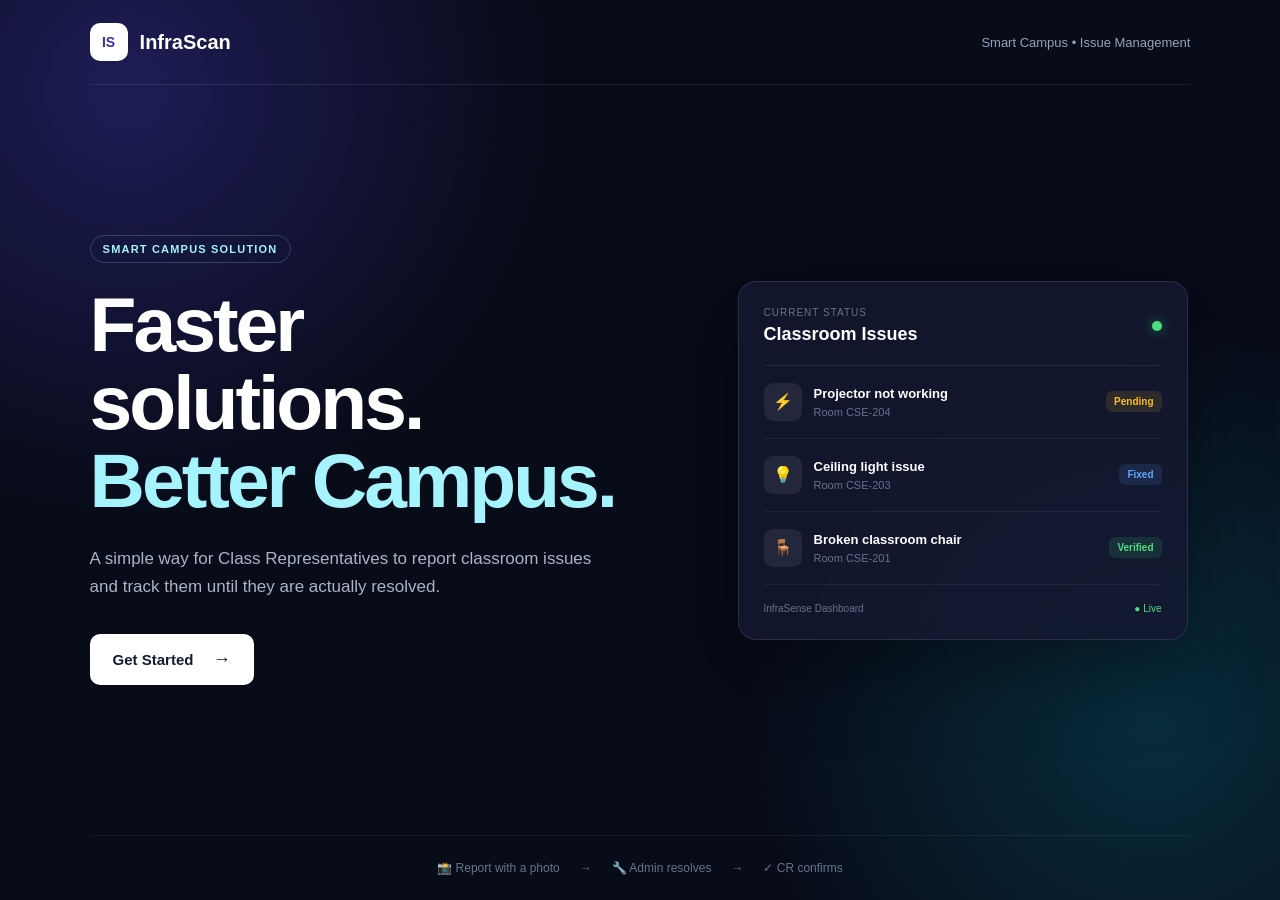
==== templates/index.html @ da68a8e6 "basic done" ====
<!DOCTYPE html>
<html lang="en">
<head>
    <meta charset="UTF-8">
    <meta name="viewport" content="width=device-width, initial-scale=1.0">

    <title>InfraScan | Smart Campus</title>

    <link rel="stylesheet" href="/static/style.css">
</head>

<body>

    <main class="hero">

        <!-- Navigation -->
        <nav class="navbar">

            <div class="brand">
                <div class="brand-logo">IS</div>

                <span>InfraScan</span>
            </div>

            <div class="nav-text">
                Smart Campus • Issue Management
            </div>

        </nav>


        <!-- Main Content -->
        <section class="hero-content">

            <div class="hero-left">

                <div class="small-tag">
                    SMART CAMPUS SOLUTION
                </div>

                <h1>
                    Faster solutions.<br>
                    <span>Better Campus.</span>
                </h1>

                <p class="description">
                    A simple way for Class Representatives to report
                    classroom issues and track them until they are
                    actually resolved.
                </p>

                <button class="start-btn" onclick="startApp()">
                    Get Started
                    <span>→</span>
                </button>

            </div>


            <!-- Right Side -->
            <div class="hero-right">

                <div class="preview-card">

                    <div class="preview-top">

                        <div>
                            <p class="preview-label">CURRENT STATUS</p>
                            <h3>Classroom Issues</h3>
                        </div>

                        <div class="status-dot"></div>

                    </div>


                    <div class="issue-item">

                        <div class="issue-icon">⚡</div>

                        <div class="issue-info">
                            <strong>Projector not working</strong>
                            <small>Room CSE-204</small>
                        </div>

                        <span class="pending">Pending</span>

                    </div>


                    <div class="issue-item">

                        <div class="issue-icon">💡</div>

                        <div class="issue-info">
                            <strong>Ceiling light issue</strong>
                            <small>Room CSE-203</small>
                        </div>

                        <span class="fixed">Fixed</span>

                    </div>


                    <div class="issue-item">

                        <div class="issue-icon">🪑</div>

                        <div class="issue-info">
                            <strong>Broken classroom chair</strong>
                            <small>Room CSE-201</small>
                        </div>

                        <span class="verified">Verified</span>

                    </div>


                    <div class="card-footer">
                        <span>InfraSense Dashboard</span>
                        <span>● Live</span>
                    </div>

                </div>

            </div>

        </section>


        <!-- Bottom -->
        <div class="bottom-info">

            <span>📸 Report with a photo</span>
            <span>→</span>
            <span>🔧 Admin resolves</span>
            <span>→</span>
            <span>✓ CR confirms</span>

        </div>

    </main>


    <script src="/static/script.js"></script>

</body>
</html>
---- static/style.css ----
/* * {
    margin: 0;
    padding: 0;
    box-sizing: border-box;
    font-family: Arial, sans-serif;
}

body {
    min-height: 100vh;
}

.background {
    min-height: 100vh;

    display: flex;
    justify-content: center;
    align-items: center;

    background:
        radial-gradient(circle at top left, #4f46e5, transparent 35%),
        radial-gradient(circle at bottom right, #06b6d4, transparent 35%),
        #080b18;
}

.container {
    width: 90%;
    max-width: 600px;

    text-align: center;
    color: white;

    padding: 60px 30px;

    background: rgba(255,255,255,0.08);
    border: 1px solid rgba(255,255,255,0.15);

    border-radius: 30px;

    backdrop-filter: blur(20px);

    box-shadow: 0 25px 70px rgba(0,0,0,0.4);
}

.logo {
    width: 75px;
    height: 75px;

    margin: 0 auto 25px;

    display: flex;
    justify-content: center;
    align-items: center;

    border-radius: 22px;

    background: white;
    color: #4f46e5;

    font-size: 28px;
    font-weight: bold;

    box-shadow: 0 10px 30px rgba(0,0,0,0.25);
}

h1 {
    font-size: 48px;
    margin-bottom: 8px;
}

.tagline {
    font-size: 20px;
    color: #a5f3fc;
    font-weight: 600;
}

.welcome-text {
    margin: 25px 0 35px;
    color: #cbd5e1;
    font-size: 16px;
}

button {
    border: none;
    padding: 15px 35px;

    border-radius: 50px;

    background: white;
    color: #312e81;

    font-size: 16px;
    font-weight: bold;

    cursor: pointer;

    transition: 0.3s;
}

button:hover {
    transform: translateY(-3px);
    box-shadow: 0 10px 30px rgba(255,255,255,0.25);
} */
 * {
    margin: 0;
    padding: 0;
    box-sizing: border-box;
}

html,
body {
    width: 100%;
    min-height: 100%;
    font-family: Arial, Helvetica, sans-serif;
}

body {
    background: #080b18;
    color: white;
}


/* MAIN */

.hero {
    min-height: 100vh;
    width: 100%;

    display: flex;
    flex-direction: column;

    padding: 0 7%;

    background:
        radial-gradient(
            circle at 10% 10%,
            rgba(79, 70, 229, 0.30),
            transparent 30%
        ),
        radial-gradient(
            circle at 90% 80%,
            rgba(6, 182, 212, 0.20),
            transparent 30%
        ),
        #080b18;
}


/* NAVBAR */

.navbar {
    width: 100%;
    height: 85px;

    display: flex;
    align-items: center;
    justify-content: space-between;

    border-bottom: 1px solid rgba(255,255,255,0.08);
}

.brand {
    display: flex;
    align-items: center;
    gap: 12px;

    font-size: 20px;
    font-weight: 700;
}

.brand-logo {
    width: 38px;
    height: 38px;

    display: flex;
    align-items: center;
    justify-content: center;

    border-radius: 10px;

    background: white;
    color: #3730a3;

    font-size: 14px;
    font-weight: 800;
}

.nav-text {
    font-size: 13px;
    color: #94a3b8;
}


/* HERO CONTENT */

.hero-content {
    flex: 1;

    display: grid;
    grid-template-columns: 1.1fr 0.9fr;

    align-items: center;
    gap: 8%;

    max-width: 1250px;
    width: 100%;

    margin: auto;
}


/* LEFT */

.hero-left {
    max-width: 620px;
}

.small-tag {
    display: inline-block;

    padding: 7px 12px;

    border: 1px solid rgba(165,243,252,0.2);
    border-radius: 20px;

    color: #a5f3fc;

    font-size: 11px;
    font-weight: 700;
    letter-spacing: 1.2px;

    margin-bottom: 22px;
}

h1 {
    font-size: clamp(46px, 6vw, 78px);
    line-height: 1.02;
    letter-spacing: -3px;
    font-weight: 700;
}

h1 span {
    color: #a5f3fc;
}

.description {
    max-width: 530px;

    margin-top: 25px;

    color: #aab4c5;

    font-size: 17px;
    line-height: 1.7;
}

.start-btn {
    margin-top: 32px;

    padding: 15px 23px;

    border: none;
    border-radius: 10px;

    background: white;
    color: #171a35;

    font-size: 15px;
    font-weight: 700;

    cursor: pointer;

    transition: 0.25s ease;
}

.start-btn span {
    margin-left: 15px;
    font-size: 18px;
}

.start-btn:hover {
    transform: translateY(-2px);
    box-shadow: 0 12px 30px rgba(255,255,255,0.15);
}


/* RIGHT PREVIEW */

.hero-right {
    display: flex;
    justify-content: center;
}

.preview-card {
    width: 100%;
    max-width: 450px;

    padding: 25px;

    border-radius: 18px;

    background: rgba(20, 25, 48, 0.88);

    border: 1px solid rgba(255,255,255,0.10);

    box-shadow:
        0 30px 80px rgba(0,0,0,0.35);

    backdrop-filter: blur(12px);
}

.preview-top {
    display: flex;
    justify-content: space-between;
    align-items: center;

    padding-bottom: 20px;

    border-bottom: 1px solid rgba(255,255,255,0.08);
}

.preview-label {
    color: #64748b;

    font-size: 10px;
    letter-spacing: 1px;

    margin-bottom: 6px;
}

.preview-top h3 {
    font-size: 18px;
}

.status-dot {
    width: 10px;
    height: 10px;

    border-radius: 50%;

    background: #4ade80;

    box-shadow: 0 0 12px rgba(74,222,128,0.5);
}


/* ISSUE ITEMS */

.issue-item {
    display: flex;
    align-items: center;

    gap: 12px;

    padding: 17px 0;

    border-bottom: 1px solid rgba(255,255,255,0.06);
}

.issue-icon {
    width: 38px;
    height: 38px;

    display: flex;
    align-items: center;
    justify-content: center;

    border-radius: 9px;

    background: rgba(255,255,255,0.07);

    font-size: 16px;
}

.issue-info {
    flex: 1;

    display: flex;
    flex-direction: column;

    gap: 5px;
}

.issue-info strong {
    font-size: 13px;
}

.issue-info small {
    color: #64748b;
    font-size: 11px;
}

.pending,
.fixed,
.verified {
    font-size: 10px;
    font-weight: 700;

    padding: 5px 8px;

    border-radius: 6px;
}

.pending {
    background: rgba(251,191,36,0.12);
    color: #fbbf24;
}

.fixed {
    background: rgba(96,165,250,0.12);
    color: #60a5fa;
}

.verified {
    background: rgba(74,222,128,0.12);
    color: #4ade80;
}


/* FOOTER */

.card-footer {
    display: flex;
    justify-content: space-between;

    padding-top: 18px;

    color: #64748b;

    font-size: 10px;
}

.card-footer span:last-child {
    color: #4ade80;
}


/* BOTTOM */

.bottom-info {
    min-height: 65px;

    display: flex;
    justify-content: center;
    align-items: center;

    gap: 20px;

    color: #64748b;

    font-size: 12px;

    border-top: 1px solid rgba(255,255,255,0.06);
}


/* TABLET */

@media (max-width: 900px) {

    .hero {
        padding: 0 5%;
    }

    .hero-content {
        grid-template-columns: 1fr;

        gap: 50px;

        padding: 60px 0;
    }

    .hero-left {
        max-width: 700px;
    }

    .hero-right {
        justify-content: flex-start;
    }

    .preview-card {
        max-width: 600px;
    }
}


/* MOBILE */

@media (max-width: 600px) {

    .hero {
        padding: 0 20px;
    }

    .navbar {
        height: 70px;
    }

    .nav-text {
        display: none;
    }

    .brand {
        font-size: 18px;
    }

    .brand-logo {
        width: 34px;
        height: 34px;
    }

    .hero-content {
        padding: 55px 0 40px;

        gap: 45px;
    }

    h1 {
        font-size: 48px;
        letter-spacing: -2px;
    }

    .description {
        font-size: 15px;
        line-height: 1.6;
    }

    .start-btn {
        width: 100%;
        padding: 16px;
    }

    .preview-card {
        padding: 18px;

        border-radius: 15px;
    }

    .issue-item {
        gap: 8px;
    }

    .issue-info strong {
        font-size: 12px;
    }

    .pending,
    .fixed,
    .verified {
        font-size: 9px;
        padding: 4px 6px;
    }

    .bottom-info {
        display: none;
    }
}







/* ROLE SELECTION */

.role-page {
    min-height: 100vh;
    width: 100%;

    display: flex;
    align-items: center;
    justify-content: center;

    padding: 40px 20px;

    background:
        radial-gradient(
            circle at 10% 10%,
            rgba(79, 70, 229, 0.30),
            transparent 30%
        ),
        radial-gradient(
            circle at 90% 80%,
            rgba(6, 182, 212, 0.20),
            transparent 30%
        ),
        #080b18;
}

.role-container {
    width: 100%;
    max-width: 850px;

    text-align: center;
}

.role-container > .brand {
    justify-content: center;
    margin-bottom: 55px;
}

.role-heading h1 {
    font-size: clamp(40px, 6vw, 60px);
    margin: 12px 0;
    letter-spacing: -2px;
}

.role-heading p:not(.small-tag) {
    color: #94a3b8;
    font-size: 15px;
}

.role-cards {
    display: grid;
    grid-template-columns: 1fr 1fr;

    gap: 22px;

    margin-top: 45px;
}

.role-card {
    text-align: left;

    padding: 30px;

    min-height: 230px;

    background: rgba(20, 25, 48, 0.82);

    border: 1px solid rgba(255,255,255,0.09);

    border-radius: 20px;

    cursor: pointer;

    transition:
        transform 0.25s ease,
        border-color 0.25s ease,
        background 0.25s ease;

    display: flex;
    flex-direction: column;
    justify-content: space-between;
}

.role-card:hover {
    transform: translateY(-6px);

    border-color: rgba(165,243,252,0.35);

    background: rgba(25,31,58,0.95);
}

.role-icon {
    width: 55px;
    height: 55px;

    display: flex;
    align-items: center;
    justify-content: center;

    border-radius: 14px;

    background: rgba(255,255,255,0.07);

    font-size: 25px;
}

.role-info {
    margin-top: 25px;
}

.role-info h2 {
    font-size: 21px;
    margin-bottom: 9px;
}

.role-info p {
    color: #94a3b8;

    font-size: 13px;

    line-height: 1.6;

    max-width: 300px;
}

.role-link {
    display: inline-block;

    margin-top: 18px;

    color: #a5f3fc;

    font-size: 13px;
    font-weight: 700;
}

.secure-text {
    margin-top: 30px;

    color: #64748b;

    font-size: 11px;
}


/* MOBILE */

@media (max-width: 650px) {

    .role-page {
        padding: 30px 18px;
    }

    .role-container > .brand {
        margin-bottom: 40px;
    }

    .role-cards {
        grid-template-columns: 1fr;

        gap: 15px;

        margin-top: 35px;
    }

    .role-card {
        min-height: 190px;
        padding: 24px;
    }

}









/* =========================
   STUDENT LOGIN
========================= */

.login-page {
    min-height: 100vh;
    width: 100%;

    display: flex;
    align-items: center;
    justify-content: center;

    flex-direction: column;

    padding: 30px 20px;

    background:
        radial-gradient(
            circle at 10% 10%,
            rgba(79, 70, 229, 0.30),
            transparent 30%
        ),
        radial-gradient(
            circle at 90% 80%,
            rgba(6, 182, 212, 0.20),
            transparent 30%
        ),
        #080b18;
}


.login-box {
    width: 100%;
    max-width: 430px;

    padding: 38px;

    background: rgba(20, 25, 48, 0.90);

    border: 1px solid rgba(255,255,255,0.09);

    border-radius: 18px;

    box-shadow:
        0 25px 70px rgba(0,0,0,0.35);

    backdrop-filter: blur(12px);
}


/* BRAND */

.login-brand {
    display: flex;
    align-items: center;

    gap: 11px;

    font-size: 19px;
    font-weight: 700;

    margin-bottom: 38px;
}


/* HEADING */

.login-heading {
    margin-bottom: 28px;
}

.login-role {
    color: #a5f3fc;

    font-size: 10px;
    font-weight: 700;

    letter-spacing: 1.2px;

    margin-bottom: 10px;
}

.login-heading h1 {
    font-size: 34px;

    letter-spacing: -1px;

    margin-bottom: 8px;
}

.login-heading p {
    color: #94a3b8;

    font-size: 13px;

    line-height: 1.6;
}


/* FORM */

form {
    display: flex;
    flex-direction: column;
}

form > label {
    color: #cbd5e1;

    font-size: 12px;
    font-weight: 600;

    margin-bottom: 8px;

    margin-top: 16px;
}

form input[type="text"],
form input[type="password"] {

    width: 100%;

    padding: 13px 14px;

    border-radius: 9px;

    border: 1px solid rgba(255,255,255,0.10);

    outline: none;

    background: rgba(255,255,255,0.045);

    color: white;

    font-size: 13px;

    transition: 0.2s;
}

form input[type="text"]:focus,
form input[type="password"]:focus {

    border-color: rgba(165,243,252,0.5);

    background: rgba(255,255,255,0.065);
}

form input::placeholder {
    color: #64748b;
}


/* OPTIONS */

.login-options {
    display: flex;

    justify-content: space-between;
    align-items: center;

    margin: 18px 0 24px;

    font-size: 11px;
}

.remember {
    display: flex;
    align-items: center;

    gap: 6px;

    color: #94a3b8;
}

.remember input {
    accent-color: #a5f3fc;
}

.login-options a {
    color: #a5f3fc;

    text-decoration: none;
}


/* BUTTON */

.login-btn {
    width: 100%;

    padding: 14px;

    border: none;

    border-radius: 9px;

    background: white;

    color: #171a35;

    font-size: 14px;

    font-weight: 700;

    cursor: pointer;

    transition: 0.25s;
}

.login-btn span {
    margin-left: 12px;
}

.login-btn:hover {
    transform: translateY(-2px);

    box-shadow:
        0 10px 25px rgba(255,255,255,0.12);
}


/* FOOTER */

.login-footer {
    display: flex;

    justify-content: space-between;

    margin-top: 25px;

    padding-top: 18px;

    border-top: 1px solid rgba(255,255,255,0.07);

    color: #64748b;

    font-size: 10px;
}


/* BACK */

.back-role {
    margin-top: 22px;

    color: #64748b;

    font-size: 11px;

    cursor: pointer;

    transition: 0.2s;
}

.back-role:hover {
    color: #a5f3fc;
}


/* MOBILE */

@media (max-width: 500px) {

    .login-page {
        padding: 20px 16px;
    }

    .login-box {
        padding: 28px 22px;

        border-radius: 15px;
    }

    .login-brand {
        margin-bottom: 30px;
    }

    .login-heading h1 {
        font-size: 30px;
    }

}







/* =========================================
   INFRASENSE STUDENT DASHBOARD
   Matches Login Page Theme
========================================= */

.infra-dashboard {
    min-height: 100vh;
    margin: 0;
    color: #ffffff;

    background:
        radial-gradient(
            circle at 5% 20%,
            rgba(66, 67, 180, 0.20),
            transparent 32%
        ),
        radial-gradient(
            circle at 92% 80%,
            rgba(45, 180, 215, 0.15),
            transparent 35%
        ),
        #080b18;

    font-family: Arial, Helvetica, sans-serif;
}


/* NAVBAR */

.dashboard-nav {
    height: 82px;
    padding: 0 6%;
    display: flex;
    align-items: center;
    justify-content: space-between;

    border-bottom: 1px solid rgba(130, 140, 190, 0.16);
    background: rgba(10, 13, 29, 0.75);
    backdrop-filter: blur(15px);
}

.dashboard-brand {
    display: flex;
    align-items: center;
    gap: 14px;

    font-size: 22px;
    font-weight: 700;
}

.dashboard-logo {
    width: 42px;
    height: 42px;

    display: flex;
    align-items: center;
    justify-content: center;

    background: #ffffff;
    color: #3735a8;

    border-radius: 11px;
    font-weight: 800;
}

.dashboard-right {
    display: flex;
    align-items: center;
    gap: 22px;
}

.portal-text {
    color: #7f8ba8;
    font-size: 14px;
}

.dashboard-logout {
    padding: 10px 18px;

    color: #aab4ce;
    background: transparent;

    border: 1px solid rgba(150, 160, 200, 0.25);
    border-radius: 8px;

    cursor: pointer;
    font-size: 14px;
}

.dashboard-logout:hover {
    color: #ffffff;
    border-color: #8eeaf5;
}


/* MAIN */

.dashboard-main {
    width: 88%;
    max-width: 1180px;
    margin: auto;

    padding: 60px 0 80px;
}


/* WELCOME */

.dashboard-welcome {
    display: flex;
    align-items: center;
    justify-content: space-between;

    gap: 30px;
    margin-bottom: 45px;
}

.dashboard-label {
    color: #8eeaf5;

    font-size: 14px;
    font-weight: 700;

    letter-spacing: 1.5px;
}

.dashboard-welcome h1 {
    margin: 10px 0 8px;

    font-size: 42px;
    letter-spacing: -1px;
}

.dashboard-welcome p {
    margin: 0;

    color: #8995b0;
    font-size: 16px;
}


/* REPORT BUTTON */

.new-issue-btn {
    padding: 15px 23px;

    border: none;
    border-radius: 10px;

    background: #ffffff;
    color: #111529;

    font-size: 15px;
    font-weight: 700;

    cursor: pointer;

    transition: 0.2s ease;
}

.new-issue-btn span {
    font-size: 19px;
    margin-right: 7px;
}

.new-issue-btn:hover {
    transform: translateY(-2px);

    box-shadow:
        0 10px 30px rgba(100, 220, 240, 0.16);
}


/* COMPLAINT CARD */

.complaints-card {
    background: rgba(20, 24, 47, 0.82);

    border: 1px solid rgba(130, 140, 190, 0.20);

    border-radius: 20px;

    overflow: hidden;

    box-shadow:
        0 20px 60px rgba(0, 0, 0, 0.25);
}

.complaints-header {
    padding: 28px 32px;

    border-bottom: 1px solid rgba(130, 140, 190, 0.13);
}

.complaints-header h2 {
    margin: 0 0 7px;

    font-size: 21px;
}

.complaints-header p {
    margin: 0;

    color: #7f8ba8;
    font-size: 14px;
}


/* EMPTY STATE */

.empty-dashboard {
    min-height: 380px;

    display: flex;
    flex-direction: column;
    align-items: center;
    justify-content: center;

    text-align: center;

    padding: 45px 25px;
}

.empty-circle {
    width: 66px;
    height: 66px;

    display: flex;
    align-items: center;
    justify-content: center;

    border-radius: 50%;

    color: #8eeaf5;

    background: rgba(82, 217, 236, 0.08);

    border: 1px solid rgba(142, 234, 245, 0.22);

    font-size: 27px;

    margin-bottom: 22px;

    box-shadow:
        0 0 30px rgba(80, 220, 240, 0.08);
}

.empty-dashboard h3 {
    margin: 0 0 10px;

    font-size: 21px;
}

.empty-dashboard p {
    max-width: 500px;

    margin: 0 0 25px;

    color: #7f8ba8;

    line-height: 1.7;
    font-size: 14px;
}


/* EMPTY REPORT BUTTON */

.empty-report-btn {
    padding: 12px 20px;

    background: transparent;

    color: #8eeaf5;

    border: 1px solid rgba(142, 234, 245, 0.35);

    border-radius: 9px;

    font-size: 14px;
    font-weight: 600;

    cursor: pointer;

    transition: 0.2s ease;
}

.empty-report-btn:hover {
    background: rgba(142, 234, 245, 0.07);

    border-color: #8eeaf5;
}


/* MOBILE */

@media (max-width: 700px) {

    .dashboard-nav {
        height: auto;
        padding: 18px 5%;
    }

    .portal-text {
        display: none;
    }

    .dashboard-main {
        width: 90%;
        padding: 40px 0;
    }

    .dashboard-welcome {
        flex-direction: column;
        align-items: flex-start;
    }

    .dashboard-welcome h1 {
        font-size: 34px;
    }

    .new-issue-btn {
        width: 100%;
    }

    .complaints-header {
        padding: 23px;
    }

    .empty-dashboard {
        min-height: 330px;
        padding: 35px 20px;
    }
}







/* =========================================
   REPORT ISSUE PAGE
========================================= */

.report-page {
    min-height: 100vh;
    margin: 0;

    color: #ffffff;

    background:
        radial-gradient(
            circle at 5% 20%,
            rgba(66, 67, 180, 0.20),
            transparent 32%
        ),
        radial-gradient(
            circle at 92% 80%,
            rgba(45, 180, 215, 0.15),
            transparent 35%
        ),
        #080b18;

    font-family: Arial, Helvetica, sans-serif;
}


/* NAVBAR */

.report-nav {
    height: 82px;
    padding: 0 6%;

    display: flex;
    align-items: center;
    justify-content: space-between;

    border-bottom: 1px solid rgba(130, 140, 190, 0.16);

    background: rgba(10, 13, 29, 0.75);
    backdrop-filter: blur(15px);
}

.report-brand {
    display: flex;
    align-items: center;
    gap: 14px;

    font-size: 22px;
    font-weight: 700;
}

.report-logo {
    width: 42px;
    height: 42px;

    display: flex;
    align-items: center;
    justify-content: center;

    background: #ffffff;
    color: #3735a8;

    border-radius: 11px;

    font-weight: 800;
}

.back-dashboard {
    padding: 10px 17px;

    color: #aab4ce;
    background: transparent;

    border: 1px solid rgba(150, 160, 200, 0.25);
    border-radius: 8px;

    cursor: pointer;
    font-size: 14px;
}

.back-dashboard:hover {
    color: #ffffff;
    border-color: #8eeaf5;
}


/* MAIN */

.report-container {
    width: 90%;
    max-width: 850px;

    margin: auto;

    padding: 55px 0 80px;
}


/* HEADING */

.report-heading {
    margin-bottom: 32px;
}

.report-label {
    color: #8eeaf5;

    font-size: 13px;
    font-weight: 700;

    letter-spacing: 1.5px;
}

.report-heading h1 {
    margin: 10px 0 8px;

    font-size: 38px;
    letter-spacing: -0.7px;
}

.report-heading p {
    margin: 0;

    color: #8995b0;
    font-size: 15px;
}


/* CARD */

.report-card {
    padding: 34px;

    background: rgba(20, 24, 47, 0.84);

    border: 1px solid rgba(130, 140, 190, 0.20);

    border-radius: 18px;

    box-shadow:
        0 20px 60px rgba(0, 0, 0, 0.25);
}


/* FORM */

.form-group {
    margin-bottom: 25px;
}

.form-group label {
    display: block;

    margin-bottom: 9px;

    color: #d8deed;

    font-size: 14px;
    font-weight: 600;
}

.form-group input,
.form-group select,
.form-group textarea {

    width: 100%;
    box-sizing: border-box;

    padding: 14px 15px;

    color: #ffffff;
    background: #1b2038;

    border: 1px solid rgba(150, 160, 200, 0.22);

    border-radius: 9px;

    outline: none;

    font-family: inherit;
    font-size: 14px;

    transition: 0.2s ease;
}

.form-group input::placeholder,
.form-group textarea::placeholder {
    color: #6f7b98;
}

.form-group input:focus,
.form-group select:focus,
.form-group textarea:focus {
    border-color: #8eeaf5;

    box-shadow:
        0 0 0 3px rgba(142, 234, 245, 0.06);
}

.form-group textarea {
    resize: vertical;
}


/* SELECT */

.form-group select {
    cursor: pointer;
}

.form-group select option {
    background: #1b2038;
    color: white;
}


/* UPLOAD */

.upload-box {
    position: relative;

    min-height: 150px;

    display: flex;
    align-items: center;
    justify-content: center;

    border: 1px dashed rgba(142, 234, 245, 0.35);

    border-radius: 12px;

    background: rgba(142, 234, 245, 0.025);

    transition: 0.2s ease;
}

.upload-box:hover {
    border-color: #8eeaf5;
    background: rgba(142, 234, 245, 0.05);
}

.upload-box input {
    position: absolute;

    width: 100%;
    height: 100%;

    opacity: 0;

    cursor: pointer;
}

.upload-content {
    display: flex;
    flex-direction: column;
    align-items: center;

    pointer-events: none;

    text-align: center;
}

.upload-icon {
    width: 40px;
    height: 40px;

    display: flex;
    align-items: center;
    justify-content: center;

    margin-bottom: 10px;

    border-radius: 50%;

    color: #8eeaf5;

    background: rgba(142, 234, 245, 0.08);

    font-size: 22px;
}

.upload-content strong {
    margin-bottom: 5px;

    font-size: 14px;
}

.upload-content span {
    color: #74819d;
    font-size: 12px;
}

.upload-content small {
    margin-top: 8px;

    color: #8eeaf5;

    font-size: 12px;
}


/* SUBMIT */

.submit-issue-btn {
    width: 100%;

    padding: 15px;

    border: none;
    border-radius: 10px;

    background: #ffffff;
    color: #111529;

    font-size: 15px;
    font-weight: 700;

    cursor: pointer;

    transition: 0.2s ease;
}

.submit-issue-btn span {
    margin-left: 8px;
    font-size: 18px;
}

.submit-issue-btn:hover {
    transform: translateY(-2px);

    box-shadow:
        0 10px 30px rgba(100, 220, 240, 0.16);
}

.form-note {
    margin: 15px 0 0;

    text-align: center;

    color: #69758f;
    font-size: 12px;
}


/* MOBILE */

@media (max-width: 700px) {

    .report-nav {
        padding: 0 5%;
    }

    .report-container {
        width: 90%;
        padding: 40px 0 60px;
    }

    .report-heading h1 {
        font-size: 31px;
    }

    .report-card {
        padding: 23px;
    }

    .report-brand {
        font-size: 19px;
    }

    .report-logo {
        width: 38px;
        height: 38px;
    }
}










/* =========================================
   ADMIN LOGIN PAGE
========================================= */

.login-page {
    min-height: 100vh;
    margin: 0;

    display: flex;
    flex-direction: column;
    align-items: center;
    justify-content: center;

    color: #ffffff;

    background:
        radial-gradient(
            circle at 5% 20%,
            rgba(66, 67, 180, 0.20),
            transparent 32%
        ),
        radial-gradient(
            circle at 92% 80%,
            rgba(45, 180, 215, 0.15),
            transparent 35%
        ),
        #080b18;

    font-family: Arial, Helvetica, sans-serif;
}


/* LOGIN CARD */

.login-card {
    width: min(610px, 88%);
    box-sizing: border-box;

    padding: 54px;

    background: rgba(20, 24, 47, 0.88);

    border: 1px solid rgba(130, 140, 190, 0.22);

    border-radius: 24px;

    box-shadow:
        0 25px 70px rgba(0, 0, 0, 0.35);
}


/* BRAND */

.login-brand {
    display: flex;
    align-items: center;
    gap: 14px;

    margin-bottom: 50px;

    font-size: 25px;
    font-weight: 700;
}

.login-logo {
    width: 54px;
    height: 54px;

    display: flex;
    align-items: center;
    justify-content: center;

    background: #ffffff;
    color: #3735a8;

    border-radius: 14px;

    font-size: 19px;
    font-weight: 800;
}


/* HEADING */

.login-heading {
    margin-bottom: 42px;
}

.login-role {
    color: #8eeaf5;

    font-size: 14px;
    font-weight: 700;

    letter-spacing: 1.5px;
}

.login-heading h1 {
    margin: 12px 0 8px;

    font-size: 46px;
    letter-spacing: -1px;
}

.login-heading p {
    margin: 0;

    color: #8995b0;

    font-size: 16px;
}


/* FIELDS */

.login-field {
    margin-bottom: 22px;
}

.login-field label {
    display: block;

    margin-bottom: 9px;

    color: #d8deed;

    font-size: 14px;
    font-weight: 600;
}

.login-field input {
    width: 100%;
    box-sizing: border-box;

    padding: 17px 20px;

    background: #1b2038;
    color: #ffffff;

    border: 1px solid rgba(150, 160, 200, 0.23);

    border-radius: 11px;

    outline: none;

    font-size: 15px;
}

.login-field input::placeholder {
    color: #6f7b98;
}

.login-field input:focus {
    border-color: #8eeaf5;

    box-shadow:
        0 0 0 3px rgba(142, 234, 245, 0.06);
}


/* OPTIONS */

.login-options {
    display: flex;
    justify-content: space-between;
    align-items: center;

    margin: 22px 0 30px;

    color: #8995b0;

    font-size: 14px;
}

.remember {
    display: flex;
    align-items: center;
    gap: 8px;
}

.remember input {
    accent-color: #8eeaf5;
}

.login-options a {
    color: #8eeaf5;
    text-decoration: none;
}

.login-options a:hover {
    text-decoration: underline;
}


/* SIGN IN */

.login-submit {
    width: 100%;

    padding: 17px;

    border: none;
    border-radius: 11px;

    background: #ffffff;
    color: #111529;

    font-size: 16px;
    font-weight: 700;

    cursor: pointer;

    transition: 0.2s ease;
}

.login-submit span {
    margin-left: 10px;
    font-size: 19px;
}

.login-submit:hover {
    transform: translateY(-2px);

    box-shadow:
        0 12px 30px rgba(100, 220, 240, 0.15);
}


/* FOOTER */

.login-footer {
    display: flex;
    justify-content: space-between;

    margin-top: 34px;
    padding-top: 24px;

    border-top: 1px solid rgba(130, 140, 190, 0.13);

    color: #6f7b98;

    font-size: 13px;
}


/* BACK BUTTON */

.back-role {
    margin-top: 28px;

    background: transparent;
    border: none;

    color: #687590;

    font-size: 14px;

    cursor: pointer;
}

.back-role:hover {
    color: #8eeaf5;
}


/* MOBILE */

@media (max-width: 650px) {

    .login-card {
        width: 92%;
        padding: 32px 25px;
    }

    .login-brand {
        margin-bottom: 38px;
    }

    .login-heading h1 {
        font-size: 36px;
    }

    .login-heading {
        margin-bottom: 32px;
    }

    .login-options {
        font-size: 13px;
    }
}






/* =========================================
   ADMIN DASHBOARD
========================================= */

.admin-page {
    min-height: 100vh;
    margin: 0;

    color: #ffffff;

    background:
        radial-gradient(
            circle at 5% 20%,
            rgba(66, 67, 180, 0.20),
            transparent 32%
        ),
        radial-gradient(
            circle at 92% 80%,
            rgba(45, 180, 215, 0.15),
            transparent 35%
        ),
        #080b18;

    font-family: Arial, Helvetica, sans-serif;
}


/* NAVBAR */

.admin-nav {
    height: 82px;
    padding: 0 6%;

    display: flex;
    align-items: center;
    justify-content: space-between;

    background: rgba(10, 13, 29, 0.75);

    border-bottom: 1px solid rgba(130, 140, 190, 0.16);

    backdrop-filter: blur(15px);
}

.admin-brand {
    display: flex;
    align-items: center;
    gap: 14px;

    font-size: 22px;
    font-weight: 700;
}

.admin-logo {
    width: 42px;
    height: 42px;

    display: flex;
    align-items: center;
    justify-content: center;

    border-radius: 11px;

    background: #ffffff;
    color: #3735a8;

    font-weight: 800;
}

.admin-nav-right {
    display: flex;
    align-items: center;
    gap: 22px;

    color: #7f8ba8;
    font-size: 14px;
}

.admin-logout {
    padding: 10px 18px;

    color: #aab4ce;
    background: transparent;

    border: 1px solid rgba(150, 160, 200, 0.25);
    border-radius: 8px;

    cursor: pointer;
}

.admin-logout:hover {
    color: #ffffff;
    border-color: #8eeaf5;
}


/* MAIN */

.admin-main {
    width: 88%;
    max-width: 1180px;

    margin: auto;

    padding: 55px 0 80px;
}


/* HEADING */

.admin-label {
    color: #8eeaf5;

    font-size: 13px;
    font-weight: 700;

    letter-spacing: 1.5px;
}

.admin-welcome h1 {
    margin: 10px 0 8px;

    font-size: 40px;
}

.admin-welcome p {
    margin: 0;

    color: #8995b0;
}


/* STATS */

.admin-stats {
    display: grid;

    grid-template-columns: repeat(4, 1fr);

    gap: 18px;

    margin: 38px 0;
}

.admin-stat-card {
    padding: 23px;

    background: rgba(20, 24, 47, 0.82);

    border: 1px solid rgba(130, 140, 190, 0.18);

    border-radius: 15px;
}

.admin-stat-card span {
    display: block;

    color: #7f8ba8;

    font-size: 13px;

    margin-bottom: 12px;
}

.admin-stat-card strong {
    font-size: 30px;
}


/* COMPLAINTS */

.admin-complaints {
    background: rgba(20, 24, 47, 0.84);

    border: 1px solid rgba(130, 140, 190, 0.20);

    border-radius: 18px;

    overflow: hidden;

    box-shadow:
        0 20px 60px rgba(0, 0, 0, 0.25);
}

.admin-section-header {
    padding: 27px 32px;

    border-bottom: 1px solid rgba(130, 140, 190, 0.13);
}

.admin-section-header h2 {
    margin: 0 0 7px;

    font-size: 21px;
}

.admin-section-header p {
    margin: 0;

    color: #7f8ba8;

    font-size: 14px;
}


/* EMPTY */

.admin-empty {
    min-height: 350px;

    display: flex;
    flex-direction: column;

    align-items: center;
    justify-content: center;

    text-align: center;

    padding: 40px 20px;
}

.admin-empty-icon {
    width: 62px;
    height: 62px;

    display: flex;
    align-items: center;
    justify-content: center;

    border-radius: 50%;

    color: #8eeaf5;

    background: rgba(142, 234, 245, 0.07);

    border: 1px solid rgba(142, 234, 245, 0.22);

    font-size: 25px;

    margin-bottom: 20px;
}

.admin-empty h3 {
    margin: 0 0 10px;

    font-size: 20px;
}

.admin-empty p {
    max-width: 450px;

    margin: 0;

    color: #7f8ba8;

    line-height: 1.6;

    font-size: 14px;
}


/* MOBILE */

@media (max-width: 800px) {

    .admin-stats {
        grid-template-columns: repeat(2, 1fr);
    }

}

@media (max-width: 550px) {

    .admin-nav {
        padding: 0 5%;
    }

    .admin-nav-right > span {
        display: none;
    }

    .admin-main {
        width: 90%;
        padding: 40px 0 60px;
    }

    .admin-welcome h1 {
        font-size: 32px;
    }

    .admin-stats {
        grid-template-columns: 1fr;
    }

    .admin-section-header {
        padding: 23px;
    }

}

/* DELETE ISSUE BUTTON */

.student-complaint-actions {
    margin-top: 16px;
    display: flex;
    justify-content: flex-end;
}

.delete-issue-btn {
    padding: 9px 16px;

    background: transparent;
    color: #f87171;

    border: 1px solid rgba(248, 113, 113, 0.35);
    border-radius: 8px;

    font-size: 13px;
    font-weight: 600;

    cursor: pointer;

    transition: 0.2s ease;
}

.delete-issue-btn:hover {
    background: rgba(248, 113, 113, 0.10);
    border-color: #f87171;

    transform: translateY(-1px);
}
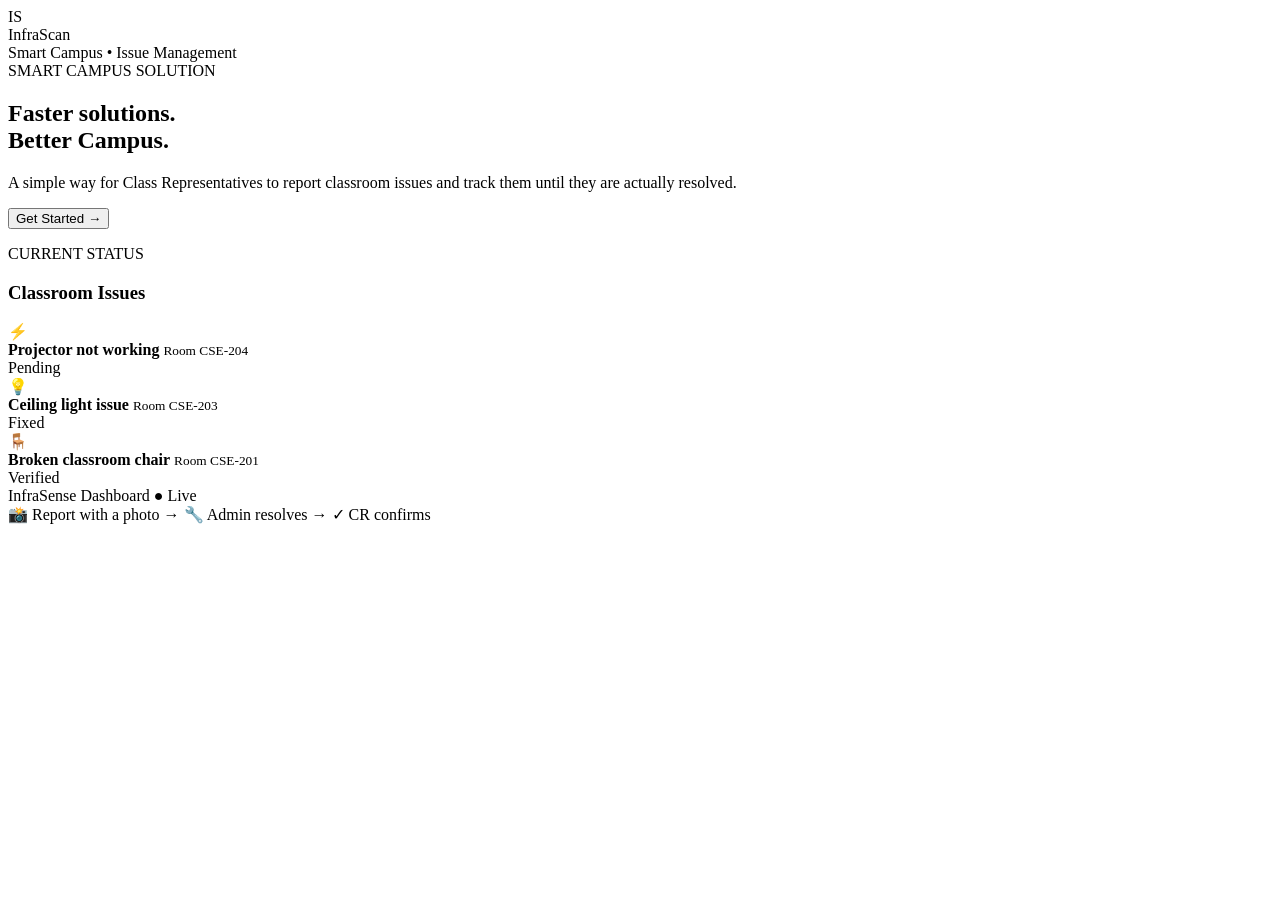
==== commit 4b442be4: "same" ====
--- a/templates/index.html
+++ b/templates/index.html
@@ -7,7 +7,7 @@
 
     <title>InfraScan | Smart Campus</title>
 
-    <link rel="stylesheet" href="/static/style.css">
+    <link rel="stylesheet" href="./static/style.css">
 </head>
 
 <body>
@@ -143,7 +143,7 @@
     </main>
 
 
-    <script src="/static/script.js"></script>
+    <script src="./static/script.js"></script>
 
 </body>
 </html>
